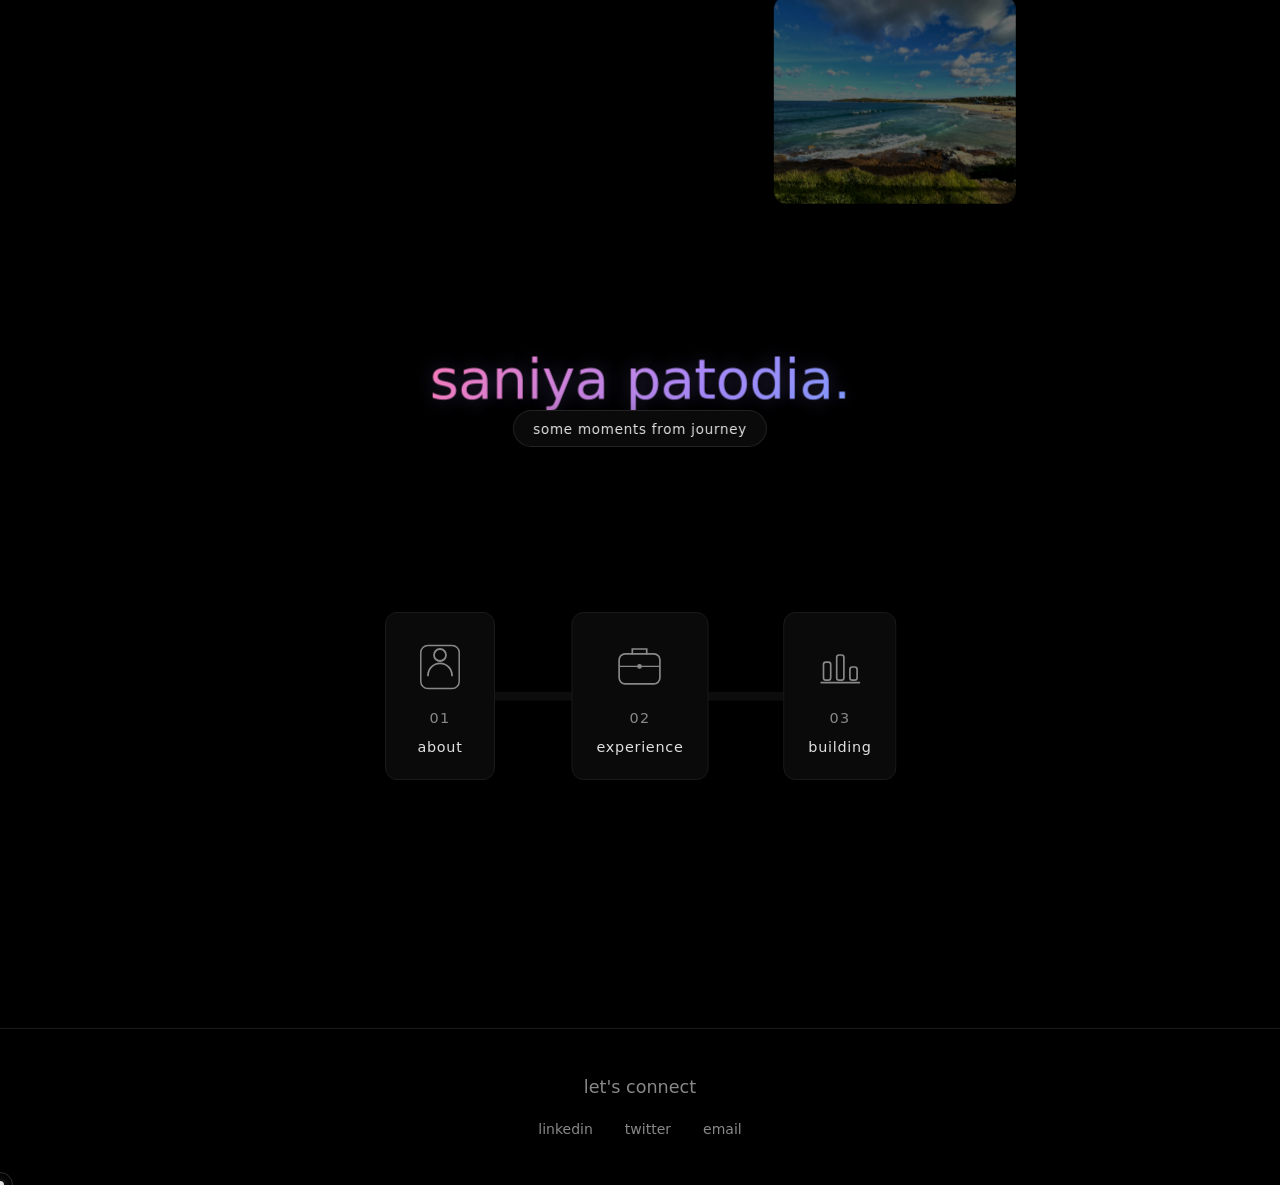
==== index.html @ 1715f6c1 "first version of the site" ====
<!DOCTYPE html>
<html lang="en">
<head>
    <meta charset="UTF-8">
    <meta name="viewport" content="width=device-width, initial-scale=1.0">
    <title>Saniya Patodia | Tech + Finance</title>
    <link rel="stylesheet" href="styles.css">
    <link rel="preconnect" href="https://fonts.googleapis.com">
    <link rel="preconnect" href="https://fonts.gstatic.com" crossorigin>
</head>
<body>
    <!-- Cursor follower images -->
    <div class="cursor-images">
        <!-- Images will be dynamically added here -->
    </div>

    <!-- Main Container -->
    <div class="container">
        <!-- Landing Section -->
        <section class="landing" id="landing">
            <div class="landing-content layout-center-row">
                <h1 class="name-title">saniya patodia.</h1>
                
                <!-- Web Chart Connections -->
                <svg class="web-connections" viewBox="0 0 100 100" preserveAspectRatio="none"></svg>
                
                <div class="icon-card icon-top-left" data-section="about">
                    <div class="icon-wrapper">
                        <svg class="icon-svg" viewBox="0 0 100 100">
                            <circle cx="50" cy="30" r="10" fill="none" stroke="currentColor" stroke-width="3" stroke-linecap="round"/>
                            <path d="M30 64c0-11 9-20 20-20s20 9 20 20" fill="none" stroke="currentColor" stroke-width="3" stroke-linecap="round"/>
                            <rect x="18" y="14" width="64" height="72" rx="12" fill="none" stroke="currentColor" stroke-width="2.5"/>
                        </svg>
                    </div>
                    <span class="icon-number">01</span>
                    <span class="icon-label">about</span>
                </div>

                <div class="icon-card icon-top-right" data-section="experience">
                    <div class="icon-wrapper">
                        <svg class="icon-svg" viewBox="0 0 100 100">
                            <rect x="16" y="28" width="68" height="50" rx="10" fill="none" stroke="currentColor" stroke-width="2.8"/>
                            <path d="M38 28v-8h24v8" fill="none" stroke="currentColor" stroke-width="2.8" stroke-linecap="round"/>
                            <line x1="16" y1="49" x2="84" y2="49" stroke="currentColor" stroke-width="2.4"/>
                            <circle cx="50" cy="49" r="4" fill="currentColor"/>
                        </svg>
                    </div>
                    <span class="icon-number">02</span>
                    <span class="icon-label">experience</span>
                </div>

                <div class="icon-card icon-bottom-left" data-section="projects">
                    <div class="icon-wrapper">
                        <svg class="icon-svg" viewBox="0 0 100 100">
                            <path d="M18 76h64" fill="none" stroke="currentColor" stroke-width="2.6" stroke-linecap="round"/>
                            <rect x="22" y="42" width="12" height="30" rx="4" fill="none" stroke="currentColor" stroke-width="2.8"/>
                            <rect x="44" y="30" width="12" height="42" rx="4" fill="none" stroke="currentColor" stroke-width="2.8"/>
                            <rect x="66" y="50" width="12" height="22" rx="4" fill="none" stroke="currentColor" stroke-width="2.8"/>
                        </svg>
                    </div>
                    <span class="icon-number">03</span>
                    <span class="icon-label">building</span>
                </div>
            </div>
        </section>

        <!-- Content Sections -->
        <section class="content-section" id="about">
            <div class="section-content">
                <h2 class="section-title">about me</h2>
                <div class="section-body">
                    <p class="intro-text">hi, i'm saniya. 22, studying econ and science at unsw, building things, learning fast, and trying to create a life i'll actually be proud of.</p>
                    <div class="about-grid">
                        <div class="about-item">
                            <h3>my story</h3>
                            <p>raised in kolkata (india), based in sydney (australia). studying economics (data) and science (maths) at unsw. i love travelling, and meeting people from completely different walks of life. i can spend a morning buried in a dataset and genuinely look forward to what’s happening that evening. that balance isn’t accidental, i work at it.</p>
                        </div>
                        <div class="about-item">
                            <h3>what drives me</h3>
                            <p>i’ve dealt with autoimmune conditions that knocked me around for a while. my dad has battled cancer. so when i think about using data and technology to fix healthcare in india, it’s not a pitch, it’s personal. i’m on the other side of it now and that makes me want to build something that actually matters.</p>
                        </div>
                        <div class="about-item">
                            <h3>how i work</h3>
                            <p>i sit at the intersection of data and product. i like understanding why something isn’t working, finding it in the numbers, and then actually doing something about it. i build to think, not just to ship. currently looking for product and data roles where that combination is useful.</p>
                        </div>
                    </div>
                </div>
                <button class="back-btn" onclick="scrollToLanding()">← back</button>
            </div>
        </section>

        <section class="content-section" id="experience">
            <div class="section-content">
                <h2 class="section-title">experience</h2>
                <div class="section-body">
                    <div class="timeline">
                        <div class="timeline-item">
                            <div class="timeline-year">sep 2025 - dec 2025</div>
                            <div class="timeline-content">
                                <h3>consultant, canva</h3>
                                <p>ran data analysis on canva's expansion into sub-saharan africa. built regression and simulation models on real MAU data, identified the key barriers to growth, and proposed a strategy that projected a 103% increase in users. first time i saw how good data could actually change a product decision.</p>
                            </div>
                        </div>
                        <div class="timeline-item">
                            <div class="timeline-year">jun 2025 - nov 2025</div>
                            <div class="timeline-content">
                                <h3>ai and data consultant/engineer, cavari</h3>
                                <p>full stack work, product strategy, and gtm at an early-stage edtech startup. worked directly with senior staff on feature scoping, pricing, and launch planning while also being in the code. the kind of role where you have to figure things out before anyone else has.</p>
                            </div>
                        </div>
                        <div class="timeline-item">
                            <div class="timeline-year">feb 2023 - present</div>
                            <div class="timeline-content">
                                <h3>bachelor of economics and science, unsw</h3>
                                <p>studying data analytics, econometrics, and mathematics. distinction average, future of change scholar. involved in fintech, young entrepreneurs, and enactus. basically any room where people were trying to build something.</p>
                            </div>
                        </div>
                    </div>
                </div>
                <button class="back-btn" onclick="scrollToLanding()">← back</button>
            </div>
        </section>

        <section class="content-section" id="projects">
            <div class="section-content">
                <h2 class="section-title">building</h2>
                <div class="section-body">
                    <div class="projects-grid">
                        <div class="project-card">
                            <h3>desidrape</h3>
                            <p class="project-tags">ai • fashion • saas</p>
                            <p>an ai-powered platform that transforms simple outfit photos into professional model shoots, instantly. upload your garment and customize models, poses, angles, environments, lighting, and styling. most western software struggles to accurately represent indian designs and aesthetics, but desidrape is built specifically for these styles. no photographers, no studios, just high-quality visuals that save you money.</p>
                            <p><em>role: founder.</em></p>
                            <div class="project-links">
                                <a href="https://www.desidrape.co" target="_blank" rel="noopener noreferrer" class="project-link">visit site →</a>
                            </div>
                        </div>
                        <div class="project-card">
                            <h3>medvanta</h3>
                            <p class="project-tags">healthcare · glp-1 · weight loss</p>
                            <p>most indians who need medical weight loss support never get it. medvanta is trying to fix that. india's first end-to-end, medically supervised glp-1 weight loss program. patients go through an eligibility quiz, mandatory doctor consultation, and receive a legal prescription. the program then runs monthly doctor calls, fortnightly coaching, and weekly whatsapp check-ins to keep people on track.</p>
                            <p><em>role: founder.</em></p>
                            <div class="project-links">
                                <span class="project-link">in development</span>
                            </div>
                        </div>
                    </div>
                </div>
                <button class="back-btn" onclick="scrollToLanding()">← back</button>
            </div>
        </section>
    </div>

    <!-- Footer -->
    <footer class="footer">
        <div class="footer-content">
            <p>let's connect</p>
            <div class="social-links">
                <a href="https://www.linkedin.com/in/saniyapatodia/" target="_blank" rel="noopener noreferrer" class="social-link">linkedin</a>
                <a href="https://x.com/SaniyaPatodia" target="_blank" rel="noopener noreferrer" class="social-link">twitter</a>
                <a href="mailto:saniya.patodia@gmail.com" class="social-link">email</a>
            </div>
        </div>
    </footer>

    <script src="script.js"></script>
</body>
</html>
---- styles.css ----
* {
    margin: 0;
    padding: 0;
    box-sizing: border-box;
}

/* Theme: Dark (Default) */
:root {
    --bg-primary: #000000;
    --bg-secondary: #0a0a0a;
    --text-primary: #e0e0e0;
    --text-secondary: #888888;
    --accent: #ffffff;
    --accent-secondary: #b0b0b0;
    --accent-tertiary: #d0d0d0;
    --border-color: #1a1a1a;
    --hover-glow: rgba(255, 255, 255, 0.1);
}

/* Additional color themes removed; dark theme only */

body {
    font-family: -apple-system, BlinkMacSystemFont, 'Segoe UI', system-ui, sans-serif;
    background: var(--bg-primary);
    color: var(--text-primary);
    overflow-x: hidden;
    cursor: none;
    font-size: 14px;
}

* {
    font-family: inherit;
}

@media (max-width: 768px) {
    body {
        cursor: default;
    }
    .custom-cursor {
        display: none;
    }
}

/* Custom Cursor */
.custom-cursor {
    position: fixed;
    width: 8px;
    height: 8px;
    background: var(--text-primary);
    border-radius: 50%;
    pointer-events: none;
    z-index: 9999;
    transform: translate(-50%, -50%);
    transition: transform 0.2s ease, width 0.2s ease, height 0.2s ease;
    box-shadow: 0 0 10px rgba(255, 255, 255, 0.3);
    mix-blend-mode: difference;
}

.custom-cursor::before {
    content: '';
    position: absolute;
    width: 24px;
    height: 24px;
    border: 1px solid var(--text-primary);
    border-radius: 50%;
    top: 50%;
    left: 50%;
    transform: translate(-50%, -50%);
    opacity: 0.2;
    animation: pulse 2s ease-in-out infinite;
}

@keyframes pulse {
    0%, 100% {
        transform: translate(-50%, -50%) scale(1);
        opacity: 0.3;
    }
    50% {
        transform: translate(-50%, -50%) scale(1.5);
        opacity: 0;
    }
}

/* Cursor Images */
.cursor-images {
    position: fixed;
    top: 0;
    left: 0;
    width: 100%;
    height: 100%;
    pointer-events: none;
    z-index: 9998;
}

.cursor-img {
    position: absolute;
    width: 220px;
    height: 220px;
    opacity: 0;
    transition: opacity 0.4s ease, transform 0.4s cubic-bezier(0.34, 1.56, 0.64, 1);
    pointer-events: none;
    border-radius: 12px;
    overflow: hidden;
    box-shadow: 0 20px 60px rgba(0, 0, 0, 0.6);
    transform: translate(-50%, -50%) scale(0);
    will-change: transform, opacity;
    backdrop-filter: blur(10px);
    background-size: cover;
    background-position: center;
    background-repeat: no-repeat;
    filter: brightness(1.05) contrast(1.08) saturate(1.08);
}

.cursor-img.active {
    opacity: 0.52;
    z-index: 9999;
}

.cursor-img img {
    width: 100%;
    height: 100%;
    object-fit: cover;
    border-radius: 12px;
    filter: brightness(1.05) contrast(1.08) saturate(1.08);
}

/* Photo Popup */
.photo-popup {
    position: fixed;
    background: var(--bg-secondary);
    opacity: 0.9;
    color: var(--text-primary);
    padding: 0.6rem 1.2rem;
    border-radius: 20px;
    font-size: 0.85rem;
    font-weight: 400;
    letter-spacing: 0.05em;
    text-transform: lowercase;
    pointer-events: none;
    z-index: 10000;
    transform: translate(-50%, -10px) scale(0.9);
    opacity: 0;
    transition: opacity 0.3s ease, transform 0.3s ease;
    white-space: nowrap;
    backdrop-filter: blur(10px);
    border: 1px solid rgba(255, 255, 255, 0.1);
    box-shadow: 0 10px 30px rgba(0, 0, 0, 0.5);
}

.container {
    min-height: 100vh;
    position: relative;
}

/* Landing Section */
.landing {
    min-height: 100vh;
    display: flex;
    align-items: center;
    justify-content: center;
    padding: 4rem 2rem;
    position: relative;
    overflow: hidden;
    background: #000000;
}

.landing::before {
    content: none;
}

@keyframes rotate {
    from {
        transform: rotate(0deg);
    }
    to {
        transform: rotate(360deg);
    }
}

.landing-content {
    text-align: center;
    width: 100%;
    height: 100vh;
    position: relative;
    display: flex;
    align-items: center;
    justify-content: center;
    overflow: hidden;
}

.name-title {
    font-size: clamp(2rem, 5vw, 3.5rem);
    font-weight: 400;
    letter-spacing: -0.01em;
    background: linear-gradient(
        120deg,
        #ff7ab6 0%,
        #a78bfa 22%,
        #60a5fa 42%,
        #34d399 62%,
        #facc15 82%,
        #fb7185 100%
    );
    background-size: 300% 300%;
    -webkit-background-clip: text;
    -webkit-text-fill-color: transparent;
    background-clip: text;
    text-shadow: 0 0 20px rgba(167, 139, 250, 0.28);
    animation: gradientShift 6s ease infinite, nameGlow 3s ease-in-out infinite;
    position: absolute;
    top: 35%;
    left: 50%;
    transform: translate(-50%, -50%);
    z-index: 10;
    will-change: transform, opacity;
    transition: transform 0.3s ease, filter 0.3s ease;
    cursor: default;
}

.name-title:hover {
    transform: translate(-50%, -50%) scale(1.02);
    filter: brightness(1.1);
}

@keyframes gradientShift {
    0% {
        background-position: 0% 50%;
    }
    50% {
        background-position: 100% 50%;
    }
    100% {
        background-position: 0% 50%;
    }
}

@keyframes nameGlow {
    0%, 100% {
        filter: drop-shadow(0 0 8px rgba(96, 165, 250, 0.22));
    }
    50% {
        filter: drop-shadow(0 0 18px rgba(251, 113, 133, 0.32));
    }
}

.tagline {
    font-size: clamp(0.85rem, 1.5vw, 1rem);
    color: var(--text-secondary);
    margin-bottom: 3rem;
    font-weight: 400;
    letter-spacing: 0.05em;
    text-transform: lowercase;
    animation: fadeInUp 1s ease 0.2s backwards;
}

/* Web Connections */
.web-connections {
    position: absolute;
    top: 0;
    left: 0;
    width: 100%;
    height: 100%;
    z-index: 1;
    pointer-events: none;
}

.connection-line {
    stroke: var(--border-color);
    stroke-width: 1;
    opacity: 0.3;
    transition: none;
    animation: none;
}

/* Icon Cards - Layout Options */
.icon-card {
    position: absolute;
    cursor: pointer;
    transition: transform 0.3s ease;
    display: flex;
    flex-direction: column;
    align-items: center;
    gap: 0.8rem;
    padding: 1.5rem;
    border-radius: 12px;
    background: var(--bg-secondary);
    border: 1px solid var(--border-color);
    transition: all 0.4s cubic-bezier(0.175, 0.885, 0.32, 1.275);
    z-index: 5;
    animation: none;
    --card-accent: #a78bfa;
}

/* Layout: corners (default) */
.layout-corners .icon-top-left {
    top: 2rem;
    left: 2rem;
}

.layout-corners .icon-top-right {
    top: 2rem;
    right: 2rem;
}

.layout-corners .icon-bottom-left {
    bottom: 2rem;
    left: 2rem;
}

.layout-corners .icon-bottom-right {
    bottom: 2rem;
    right: 2rem;
}

/* Layout: bottom row (horizontal) */
.layout-bottom-row .icon-top-left,
.layout-bottom-row .icon-top-right,
.layout-bottom-row .icon-bottom-left,
.layout-bottom-row .icon-bottom-right {
    bottom: 4rem;
    top: auto;
    transform: translateX(-50%);
}

.layout-bottom-row .icon-top-left {
    left: 12.5%;
}

.layout-bottom-row .icon-top-right {
    left: 37.5%;
}

.layout-bottom-row .icon-bottom-left {
    left: 62.5%;
}

.layout-bottom-row .icon-bottom-right {
    left: 87.5%;
}

.layout-bottom-row .icon-card:hover {
    transform: translateX(-50%) translateY(-10px) scale(1.05);
}

/* Layout: center row (horizontal, centered) */
.layout-center-row .icon-top-left,
.layout-center-row .icon-top-right,
.layout-center-row .icon-bottom-left,
.layout-center-row .icon-bottom-right {
    bottom: 11.5rem;
    top: auto;
    transform: translateX(-50%);
}

.layout-center-row .icon-top-left {
    left: calc(50% - 200px);
}

.layout-center-row .icon-top-right {
    left: 50%;
}

.layout-center-row .icon-bottom-left {
    left: calc(50% + 200px);
}

.layout-center-row .icon-bottom-right {
    left: 50%;
}

.layout-center-row .icon-card:hover {
    transform: translateX(-50%) translateY(-10px) scale(1.05);
}

@media (max-width: 768px) {
    .layout-center-row .icon-top-left {
        left: calc(50% - 120px);
    }
    
    .layout-center-row .icon-bottom-left {
        left: calc(50% + 120px);
    }
}

/* Layout: side columns (vertical) */
.layout-side-columns .icon-top-left {
    top: 20%;
    left: 3rem;
}

.layout-side-columns .icon-top-right {
    top: 20%;
    right: 3rem;
}

.layout-side-columns .icon-bottom-left {
    bottom: 20%;
    left: 3rem;
}

.layout-side-columns .icon-bottom-right {
    bottom: 20%;
    right: 3rem;
}

/* Layout: center cluster */
.layout-center-cluster .icon-top-left {
    top: 50%;
    left: 50%;
    transform: translate(-200%, -150%);
}

.layout-center-cluster .icon-top-right {
    top: 50%;
    left: 50%;
    transform: translate(100%, -150%);
}

.layout-center-cluster .icon-bottom-left {
    top: 50%;
    left: 50%;
    transform: translate(-200%, 50%);
}

.layout-center-cluster .icon-bottom-right {
    top: 50%;
    left: 50%;
    transform: translate(100%, 50%);
}

/* Layout: diagonal line */
.layout-diagonal .icon-top-left {
    top: 15%;
    left: 10%;
}

.layout-diagonal .icon-top-right {
    top: 35%;
    left: 35%;
}

.layout-diagonal .icon-bottom-left {
    top: 55%;
    left: 60%;
}

.layout-diagonal .icon-bottom-right {
    top: 75%;
    left: 85%;
}

/* Layout: top and bottom (2x2) */
.layout-top-bottom .icon-top-left {
    top: 15%;
    left: 25%;
}

.layout-top-bottom .icon-top-right {
    top: 15%;
    right: 25%;
}

.layout-top-bottom .icon-bottom-left {
    bottom: 15%;
    left: 25%;
}

.layout-top-bottom .icon-bottom-right {
    bottom: 15%;
    right: 25%;
}


.icon-card:hover {
    transform: translateY(-10px) scale(1.05);
    border-color: color-mix(in srgb, var(--card-accent) 65%, var(--border-color));
    box-shadow:
        0 20px 40px rgba(0, 0, 0, 0.5),
        0 0 0 1px color-mix(in srgb, var(--card-accent) 25%, transparent),
        0 0 28px color-mix(in srgb, var(--card-accent) 22%, transparent);
    background: linear-gradient(
        135deg,
        var(--bg-secondary),
        color-mix(in srgb, var(--card-accent) 8%, transparent)
    );
}

.icon-wrapper {
    width: 60px;
    height: 60px;
    display: flex;
    align-items: center;
    justify-content: center;
    position: relative;
}

.icon-svg {
    width: 100%;
    height: 100%;
    color: var(--text-secondary);
    transition: all 0.3s ease;
}

.icon-card:hover .icon-svg {
    color: color-mix(in srgb, var(--card-accent) 65%, #ffffff);
    transform: rotate(5deg) scale(1.1);
}

.icon-card::after {
    content: '';
    position: absolute;
    left: 50%;
    bottom: -12px;
    width: 6px;
    height: 6px;
    border-radius: 50%;
    background: var(--card-accent);
    opacity: 0;
    transform: translateX(-50%) scale(0.7);
    transition: opacity 0.25s ease, transform 0.25s ease;
}

.icon-card:hover::after {
    opacity: 0.95;
    transform: translateX(-50%) scale(1);
    box-shadow: 0 0 14px color-mix(in srgb, var(--card-accent) 45%, transparent);
}

.icon-number {
    font-size: 0.9rem;
    color: var(--text-secondary);
    font-weight: 500;
    letter-spacing: 0.1em;
}

.icon-card:hover .icon-number,
.icon-card:hover .icon-label {
    color: color-mix(in srgb, var(--card-accent) 65%, #ffffff);
}

.icon-top-left {
    --card-accent: #f472b6;
}

.icon-top-right {
    --card-accent: #60a5fa;
}

.icon-bottom-left {
    --card-accent: #a78bfa;
}

.icon-label {
    font-size: 0.9rem;
    color: var(--text-primary);
    font-weight: 400;
    text-transform: lowercase;
    letter-spacing: 0.05em;
}

/* Content Sections */
.content-section {
    min-height: 100vh;
    padding: 4rem 2rem;
    display: none;
    animation: fadeIn 0.6s ease;
}

.content-section.active {
    display: flex;
    align-items: center;
    justify-content: center;
}

.section-content {
    max-width: 900px;
    width: 100%;
    text-align: center;
}

.section-title {
    font-size: clamp(1.8rem, 4vw, 2.5rem);
    font-weight: 600;
    margin-bottom: 2rem;
    color: var(--text-primary);
    text-transform: lowercase;
    letter-spacing: -0.01em;
}

.section-body {
    margin-bottom: 3rem;
}

.intro-text {
    font-size: 1rem;
    line-height: 1.7;
    color: var(--text-secondary);
    margin-bottom: 2rem;
    max-width: 760px;
    margin-left: auto;
    margin-right: auto;
}

/* About Grid */
.about-grid {
    display: grid;
    grid-template-columns: repeat(auto-fit, minmax(250px, 1fr));
    gap: 2rem;
}

.about-item {
    padding: 2rem;
    background: var(--bg-secondary);
    border: 1px solid var(--border-color);
    border-radius: 12px;
    transition: all 0.3s ease;
    text-align: center;
}

.about-item:hover {
    border-color: var(--text-primary);
    transform: translateY(-5px);
    box-shadow: 0 10px 30px var(--hover-glow);
}

.about-item h3 {
    font-size: 1rem;
    margin-bottom: 0.8rem;
    color: var(--text-primary);
    font-weight: 500;
}

.about-item p {
    line-height: 1.7;
    color: var(--text-secondary);
}

/* Timeline */
.timeline {
    position: relative;
    padding-left: 0;
    max-width: 760px;
    margin: 0 auto;
}

.timeline::before {
    content: none;
}

.timeline-item {
    position: relative;
    margin-bottom: 3rem;
    padding-left: 0;
    text-align: center;
}

.timeline-item::before {
    content: none;
}

.timeline-year {
    font-size: 0.85rem;
    color: var(--text-secondary);
    font-weight: 500;
    margin-bottom: 0.4rem;
    letter-spacing: 0.05em;
}

.timeline-content h3 {
    font-size: 1.1rem;
    margin-bottom: 0.4rem;
    color: var(--text-primary);
    font-weight: 500;
}

.company {
    color: var(--text-secondary);
    font-weight: 400;
    margin-bottom: 0.8rem;
    font-size: 0.9rem;
}

.timeline-content p {
    line-height: 1.7;
    color: var(--text-secondary);
}

/* Goals Grid */
.goals-grid {
    display: grid;
    grid-template-columns: repeat(auto-fit, minmax(250px, 1fr));
    gap: 2rem;
}

.goal-card {
    padding: 2.5rem;
    background: var(--bg-secondary);
    border: 1px solid var(--border-color);
    border-radius: 12px;
    text-align: center;
    transition: all 0.3s ease;
}

.goal-card:hover {
    border-color: var(--text-primary);
    transform: translateY(-5px);
    box-shadow: 0 10px 30px var(--hover-glow);
}

.goal-icon {
    font-size: 3rem;
    margin-bottom: 1rem;
}

.goal-card h3 {
    font-size: 1rem;
    margin-bottom: 0.8rem;
    color: var(--text-primary);
    font-weight: 500;
}

.goal-card p {
    line-height: 1.7;
    color: var(--text-secondary);
}

/* Projects Grid */
.projects-grid {
    display: grid;
    grid-template-columns: repeat(auto-fit, minmax(280px, 1fr));
    gap: 2rem;
    justify-items: center;
}

.project-card {
    padding: 2rem;
    background: var(--bg-secondary);
    border: 1px solid var(--border-color);
    border-radius: 12px;
    transition: all 0.3s ease;
    text-align: center;
    max-width: 420px;
}

.project-card:hover {
    border-color: var(--text-primary);
    transform: translateY(-5px);
    box-shadow: 0 10px 30px var(--hover-glow);
}

.project-card h3 {
    font-size: 1.1rem;
    margin-bottom: 0.4rem;
    color: var(--text-primary);
    font-weight: 500;
}

.project-tags {
    color: var(--text-secondary);
    font-size: 0.8rem;
    margin-bottom: 0.8rem;
    font-weight: 400;
}

.project-card p {
    line-height: 1.7;
    color: var(--text-secondary);
    margin-bottom: 1.5rem;
}

.project-links {
    display: flex;
    gap: 1.5rem;
    justify-content: center;
}

.project-link {
    color: var(--text-secondary);
    text-decoration: none;
    font-weight: 400;
    transition: all 0.3s ease;
}

.project-link:hover {
    color: var(--text-primary);
    transform: translateX(5px);
}

/* Back Button */
.back-btn {
    background: transparent;
    border: 1px solid var(--border-color);
    color: var(--text-primary);
    padding: 0.8rem 2rem;
    border-radius: 8px;
    cursor: pointer;
    font-size: 1rem;
    font-family: inherit;
    transition: all 0.3s ease;
    display: block;
    margin: 0 auto;
}

.back-btn:hover {
    border-color: var(--text-primary);
    background: color-mix(in srgb, var(--text-primary) 5%, transparent);
    transform: translateX(-5px);
}

/* Footer */
.footer {
    padding: 3rem 2rem;
    text-align: center;
    border-top: 1px solid var(--border-color);
}

.footer-content p {
    margin-bottom: 1.5rem;
    color: var(--text-secondary);
    font-size: 1.1rem;
}

.social-links {
    display: flex;
    justify-content: center;
    gap: 2rem;
    flex-wrap: wrap;
}

.social-link {
    color: var(--text-secondary);
    text-decoration: none;
    font-weight: 500;
    transition: all 0.3s ease;
    text-transform: lowercase;
}

.social-link:hover {
    color: var(--text-primary);
    transform: translateY(-3px);
}

/* Animations */
@keyframes fadeIn {
    from {
        opacity: 0;
    }
    to {
        opacity: 1;
    }
}

@keyframes fadeInUp {
    from {
        opacity: 0;
        transform: translateY(30px);
    }
    to {
        opacity: 1;
        transform: translateY(0);
    }
}

@keyframes nameEntrance {
    0% {
        opacity: 0;
        transform: translate(-50%, -50%) scale(0.8);
        filter: blur(10px);
    }
    50% {
        opacity: 0.7;
        transform: translate(-50%, -50%) scale(1.05);
        filter: blur(2px);
    }
    100% {
        opacity: 1;
        transform: translate(-50%, -50%) scale(1);
        filter: blur(0);
    }
}

/* Responsive */
@media (max-width: 768px) {
    .icon-card {
        padding: 1rem;
    }

    .icon-wrapper {
        width: 50px;
        height: 50px;
    }

    .icon-top-left,
    .icon-top-right,
    .icon-bottom-left,
    .icon-bottom-right {
        position: fixed;
    }

    .icon-top-left {
        top: 1rem;
        left: 1rem;
    }

    .icon-top-right {
        top: 1rem;
        right: 1rem;
    }

    .icon-bottom-left {
        bottom: 1rem;
        left: 1rem;
    }

    .icon-bottom-right {
        bottom: 1rem;
        right: 1rem;
    }

    .name-title {
        font-size: clamp(1.5rem, 6vw, 2.5rem);
    }

    .about-grid,
    .goals-grid,
    .projects-grid {
        grid-template-columns: 1fr;
    }
}

@media (max-width: 480px) {
    .icons-grid {
        grid-template-columns: 1fr;
    }

    .landing {
        padding: 1rem;
    }

    .content-section {
        padding: 2rem 1rem;
    }
}

/* Theme switcher removed */
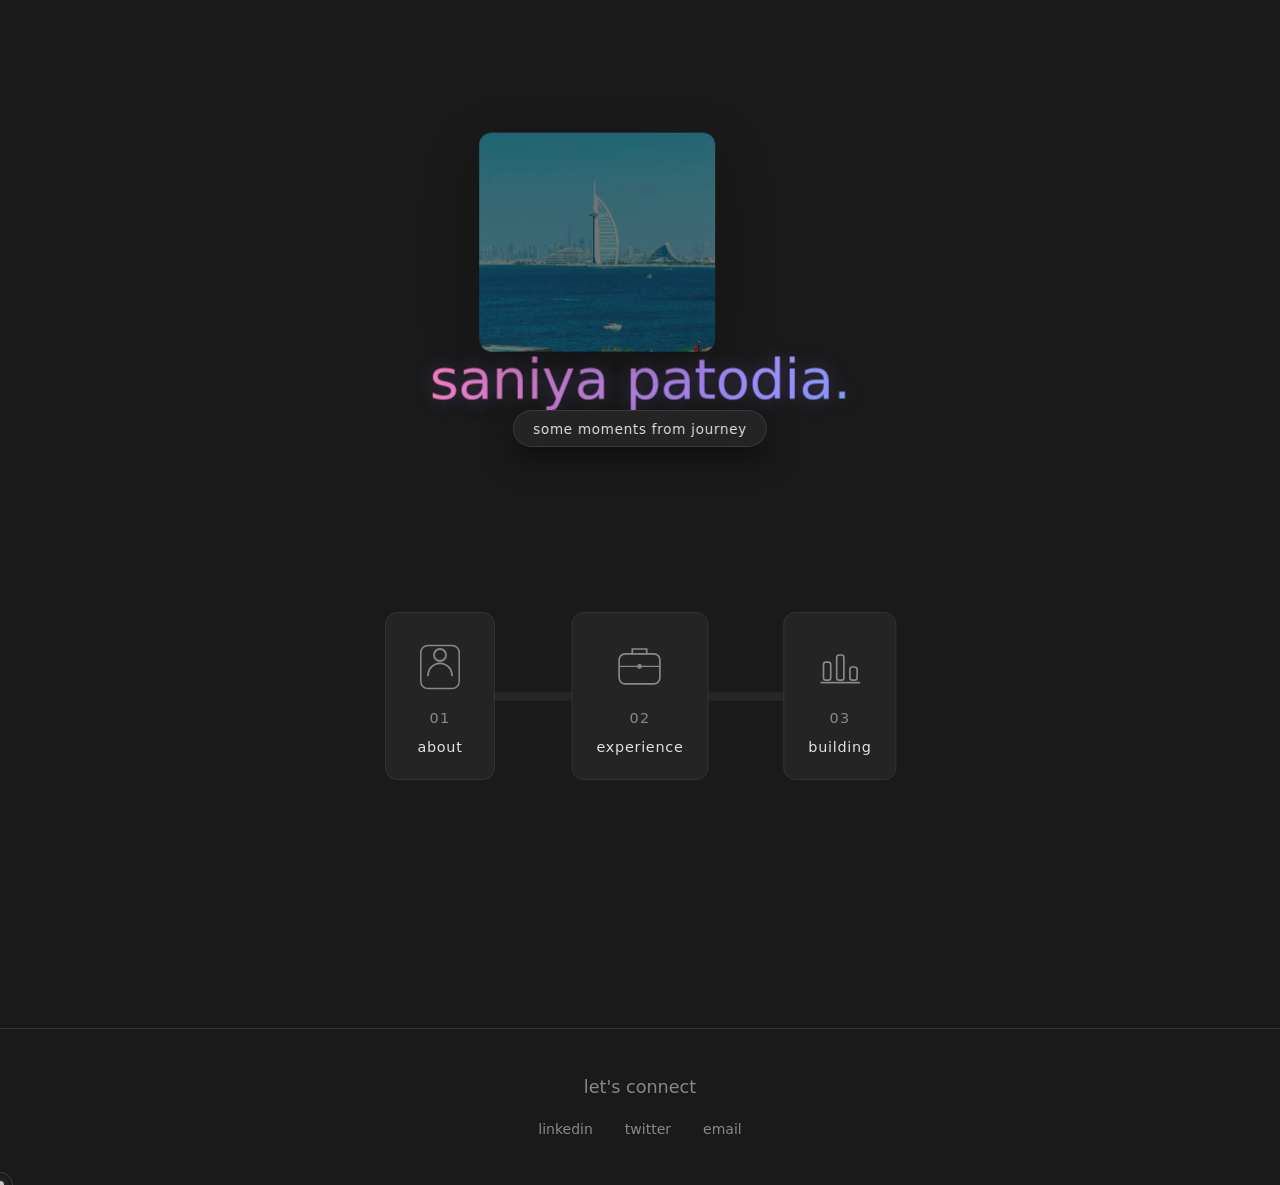
==== commit 5d2992d6: "og tags and background colours" ====
--- a/index.html
+++ b/index.html
@@ -3,7 +3,15 @@
 <head>
     <meta charset="UTF-8">
     <meta name="viewport" content="width=device-width, initial-scale=1.0">
-    <title>Saniya Patodia | Tech + Finance</title>
+    <title>Saniya Patodia</title>
+    <meta name="description" content="Personal site - about, experience, and what I'm building.">
+    <meta property="og:title" content="Saniya Patodia">
+    <meta property="og:description" content="Personal site - about, experience, and what I'm building.">
+    <meta property="og:type" content="website">
+    <meta property="og:url" content="https://saniyapatodia.github.io/personal_website/">
+    <meta name="twitter:card" content="summary">
+    <meta name="twitter:title" content="Saniya Patodia">
+    <meta name="twitter:description" content="Personal site - about, experience, and what I'm building.">
     <link rel="stylesheet" href="styles.css">
     <link rel="preconnect" href="https://fonts.googleapis.com">
     <link rel="preconnect" href="https://fonts.gstatic.com" crossorigin>
--- a/styles.css
+++ b/styles.css
@@ -6,14 +6,14 @@
 
 /* Theme: Dark (Default) */
 :root {
-    --bg-primary: #000000;
-    --bg-secondary: #0a0a0a;
+    --bg-primary: #1a1a1a;
+    --bg-secondary: #242424;
     --text-primary: #e0e0e0;
     --text-secondary: #888888;
     --accent: #ffffff;
     --accent-secondary: #b0b0b0;
     --accent-tertiary: #d0d0d0;
-    --border-color: #1a1a1a;
+    --border-color: #333333;
     --hover-glow: rgba(255, 255, 255, 0.1);
 }
 
@@ -161,7 +161,7 @@
     padding: 4rem 2rem;
     position: relative;
     overflow: hidden;
-    background: #000000;
+    background: var(--bg-primary);
 }
 
 .landing::before {
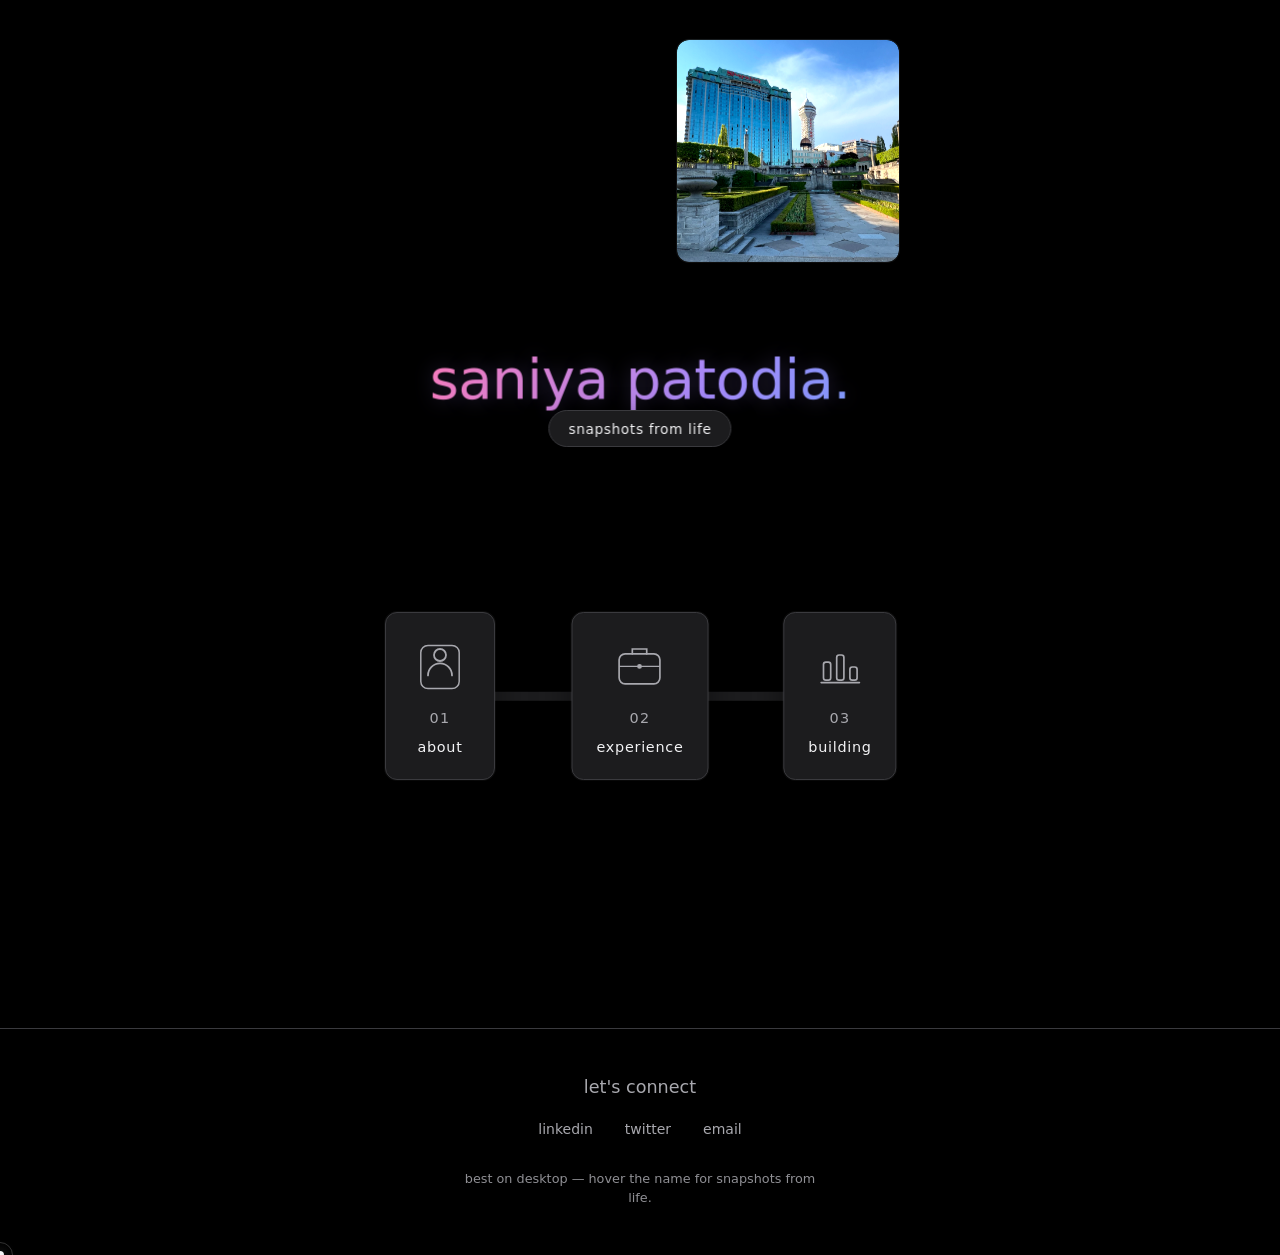
==== commit 7f5e2d02: "mobile layout, dark theme, brighter snapshots" ====
--- a/index.html
+++ b/index.html
@@ -168,6 +168,7 @@
                 <a href="https://x.com/SaniyaPatodia" target="_blank" rel="noopener noreferrer" class="social-link">twitter</a>
                 <a href="mailto:saniya.patodia@gmail.com" class="social-link">email</a>
             </div>
+            <p class="footer-hint">best on desktop — hover the name for snapshots from life.</p>
         </div>
     </footer>
 
--- a/styles.css
+++ b/styles.css
@@ -4,20 +4,18 @@
     box-sizing: border-box;
 }
 
-/* Theme: Dark (Default) */
+/* True black canvas + lifted surfaces (easier to read than flat dark) */
 :root {
-    --bg-primary: #1a1a1a;
-    --bg-secondary: #242424;
-    --text-primary: #e0e0e0;
-    --text-secondary: #888888;
+    --bg-primary: #000000;
+    --bg-secondary: #1c1c1e;
+    --text-primary: #f2f2f4;
+    --text-secondary: #a8a8ae;
     --accent: #ffffff;
-    --accent-secondary: #b0b0b0;
-    --accent-tertiary: #d0d0d0;
-    --border-color: #333333;
-    --hover-glow: rgba(255, 255, 255, 0.1);
-}
-
-/* Additional color themes removed; dark theme only */
+    --accent-secondary: #d4d4d8;
+    --accent-tertiary: #b4b4bc;
+    --border-color: #3a3a3e;
+    --hover-glow: rgba(255, 255, 255, 0.12);
+}
 
 body {
     font-family: -apple-system, BlinkMacSystemFont, 'Segoe UI', system-ui, sans-serif;
@@ -52,7 +50,7 @@
     z-index: 9999;
     transform: translate(-50%, -50%);
     transition: transform 0.2s ease, width 0.2s ease, height 0.2s ease;
-    box-shadow: 0 0 10px rgba(255, 255, 255, 0.3);
+    box-shadow: 0 0 12px rgba(255, 255, 255, 0.25);
     mix-blend-mode: difference;
 }
 
@@ -101,18 +99,19 @@
     pointer-events: none;
     border-radius: 12px;
     overflow: hidden;
-    box-shadow: 0 20px 60px rgba(0, 0, 0, 0.6);
+    box-shadow:
+        0 20px 50px rgba(0, 0, 0, 0.35),
+        0 0 0 1px rgba(255, 255, 255, 0.08);
     transform: translate(-50%, -50%) scale(0);
     will-change: transform, opacity;
     backdrop-filter: blur(10px);
     background-size: cover;
     background-position: center;
     background-repeat: no-repeat;
-    filter: brightness(1.05) contrast(1.08) saturate(1.08);
 }
 
 .cursor-img.active {
-    opacity: 0.52;
+    opacity: 1;
     z-index: 9999;
 }
 
@@ -121,7 +120,7 @@
     height: 100%;
     object-fit: cover;
     border-radius: 12px;
-    filter: brightness(1.05) contrast(1.08) saturate(1.08);
+    filter: brightness(1.14) contrast(1.06) saturate(1.1);
 }
 
 /* Photo Popup */
@@ -143,8 +142,8 @@
     transition: opacity 0.3s ease, transform 0.3s ease;
     white-space: nowrap;
     backdrop-filter: blur(10px);
-    border: 1px solid rgba(255, 255, 255, 0.1);
-    box-shadow: 0 10px 30px rgba(0, 0, 0, 0.5);
+    border: 1px solid var(--border-color);
+    box-shadow: 0 10px 30px rgba(0, 0, 0, 0.45);
 }
 
 .container {
@@ -289,6 +288,7 @@
     z-index: 5;
     animation: none;
     --card-accent: #a78bfa;
+    box-shadow: 0 10px 36px rgba(0, 0, 0, 0.5), 0 0 0 1px rgba(255, 255, 255, 0.05);
 }
 
 /* Layout: corners (default) */
@@ -372,16 +372,6 @@
     transform: translateX(-50%) translateY(-10px) scale(1.05);
 }
 
-@media (max-width: 768px) {
-    .layout-center-row .icon-top-left {
-        left: calc(50% - 120px);
-    }
-    
-    .layout-center-row .icon-bottom-left {
-        left: calc(50% + 120px);
-    }
-}
-
 /* Layout: side columns (vertical) */
 .layout-side-columns .icon-top-left {
     top: 20%;
@@ -473,15 +463,15 @@
 
 .icon-card:hover {
     transform: translateY(-10px) scale(1.05);
-    border-color: color-mix(in srgb, var(--card-accent) 65%, var(--border-color));
+    border-color: color-mix(in srgb, var(--card-accent) 50%, var(--border-color));
     box-shadow:
-        0 20px 40px rgba(0, 0, 0, 0.5),
-        0 0 0 1px color-mix(in srgb, var(--card-accent) 25%, transparent),
+        0 20px 44px rgba(0, 0, 0, 0.45),
+        0 0 0 1px color-mix(in srgb, var(--card-accent) 28%, transparent),
         0 0 28px color-mix(in srgb, var(--card-accent) 22%, transparent);
     background: linear-gradient(
         135deg,
         var(--bg-secondary),
-        color-mix(in srgb, var(--card-accent) 8%, transparent)
+        color-mix(in srgb, var(--card-accent) 10%, transparent)
     );
 }
 
@@ -535,7 +525,7 @@
 
 .icon-card:hover .icon-number,
 .icon-card:hover .icon-label {
-    color: color-mix(in srgb, var(--card-accent) 65%, #ffffff);
+    color: color-mix(in srgb, var(--card-accent) 55%, #ffffff);
 }
 
 .icon-top-left {
@@ -615,6 +605,7 @@
     border-radius: 12px;
     transition: all 0.3s ease;
     text-align: center;
+    box-shadow: 0 12px 40px rgba(0, 0, 0, 0.55), 0 0 0 1px rgba(255, 255, 255, 0.04);
 }
 
 .about-item:hover {
@@ -699,6 +690,7 @@
     border-radius: 12px;
     text-align: center;
     transition: all 0.3s ease;
+    box-shadow: 0 12px 40px rgba(0, 0, 0, 0.55), 0 0 0 1px rgba(255, 255, 255, 0.04);
 }
 
 .goal-card:hover {
@@ -740,6 +732,7 @@
     transition: all 0.3s ease;
     text-align: center;
     max-width: 420px;
+    box-shadow: 0 12px 40px rgba(0, 0, 0, 0.55), 0 0 0 1px rgba(255, 255, 255, 0.04);
 }
 
 .project-card:hover {
@@ -840,6 +833,18 @@
     transform: translateY(-3px);
 }
 
+.footer-content .footer-hint {
+    margin-top: 2rem;
+    margin-bottom: 0;
+    font-size: 0.8rem;
+    line-height: 1.5;
+    color: var(--text-secondary);
+    opacity: 0.85;
+    max-width: 22rem;
+    margin-left: auto;
+    margin-right: auto;
+}
+
 /* Animations */
 @keyframes fadeIn {
     from {
@@ -881,44 +886,73 @@
 
 /* Responsive */
 @media (max-width: 768px) {
+    .landing {
+        min-height: 100dvh;
+        padding: max(1rem, env(safe-area-inset-top)) max(1rem, env(safe-area-inset-right)) max(1rem, env(safe-area-inset-bottom)) max(1rem, env(safe-area-inset-left));
+        align-items: stretch;
+    }
+
+    /* Stack landing: absolute horizontal row overflows on narrow screens */
+    .landing-content.layout-center-row {
+        height: auto;
+        min-height: 100dvh;
+        display: flex;
+        flex-direction: column;
+        align-items: center;
+        justify-content: center;
+        gap: 1rem;
+        padding: 1.5rem 1rem max(2rem, env(safe-area-inset-bottom));
+        overflow-x: hidden;
+        overflow-y: auto;
+        -webkit-overflow-scrolling: touch;
+    }
+
+    .landing-content.layout-center-row .web-connections {
+        display: none;
+    }
+
+    .landing-content .name-title {
+        position: relative;
+        top: auto;
+        left: auto;
+        transform: none;
+        margin: 0 0 0.25rem;
+        max-width: 100%;
+        font-size: clamp(1.65rem, 7vw, 2.5rem);
+    }
+
+    .landing-content .name-title:hover {
+        transform: scale(1.02);
+    }
+
+    .landing-content.layout-center-row .icon-card {
+        position: relative !important;
+        left: auto !important;
+        right: auto !important;
+        top: auto !important;
+        bottom: auto !important;
+        transform: none !important;
+        width: 100%;
+        max-width: min(22rem, 100%);
+        box-sizing: border-box;
+        flex-shrink: 0;
+    }
+
+    .landing-content.layout-center-row .icon-card:hover {
+        transform: translateY(-6px) scale(1.02) !important;
+    }
+
+    .landing-content.layout-center-row .icon-card:hover::after {
+        bottom: -10px;
+    }
+
     .icon-card {
-        padding: 1rem;
+        padding: 1rem 1.25rem;
     }
 
     .icon-wrapper {
         width: 50px;
         height: 50px;
-    }
-
-    .icon-top-left,
-    .icon-top-right,
-    .icon-bottom-left,
-    .icon-bottom-right {
-        position: fixed;
-    }
-
-    .icon-top-left {
-        top: 1rem;
-        left: 1rem;
-    }
-
-    .icon-top-right {
-        top: 1rem;
-        right: 1rem;
-    }
-
-    .icon-bottom-left {
-        bottom: 1rem;
-        left: 1rem;
-    }
-
-    .icon-bottom-right {
-        bottom: 1rem;
-        right: 1rem;
-    }
-
-    .name-title {
-        font-size: clamp(1.5rem, 6vw, 2.5rem);
     }
 
     .about-grid,
@@ -926,6 +960,21 @@
     .projects-grid {
         grid-template-columns: 1fr;
     }
+
+    .footer {
+        padding: 2rem 1rem max(2.5rem, env(safe-area-inset-bottom));
+    }
+
+    .social-links {
+        flex-direction: column;
+        gap: 0.85rem;
+        align-items: center;
+        max-width: 100%;
+    }
+
+    .social-link {
+        padding: 0.35rem 0.5rem;
+    }
 }
 
 @media (max-width: 480px) {
@@ -933,12 +982,13 @@
         grid-template-columns: 1fr;
     }
 
-    .landing {
-        padding: 1rem;
-    }
-
     .content-section {
-        padding: 2rem 1rem;
+        padding: 2rem 1rem max(2rem, env(safe-area-inset-bottom));
+    }
+
+    .content-section.active {
+        align-items: flex-start;
+        padding-top: max(3rem, env(safe-area-inset-top));
     }
 }
 
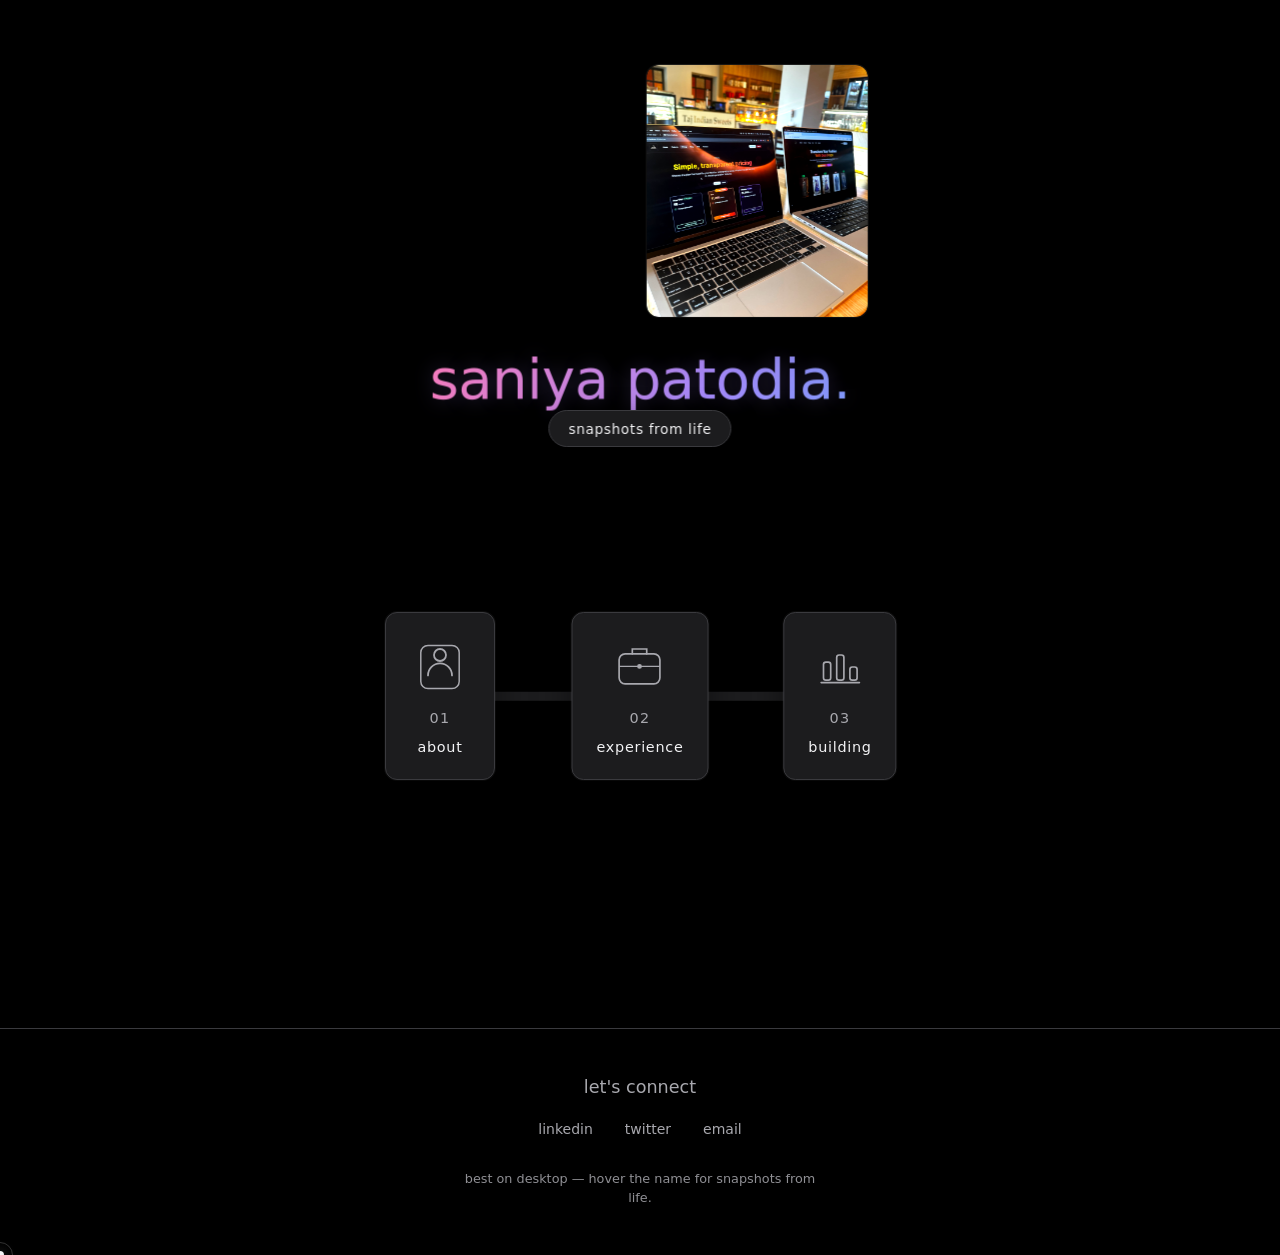
==== commit bf70c322: "simpler readme, less product-y copy" ====
--- a/index.html
+++ b/index.html
@@ -17,7 +17,7 @@
     <link rel="preconnect" href="https://fonts.gstatic.com" crossorigin>
 </head>
 <body>
-    <!-- Cursor follower images -->
+    <!-- Landing snapshot photos (script injects imgs here) -->
     <div class="cursor-images">
         <!-- Images will be dynamically added here -->
     </div>
